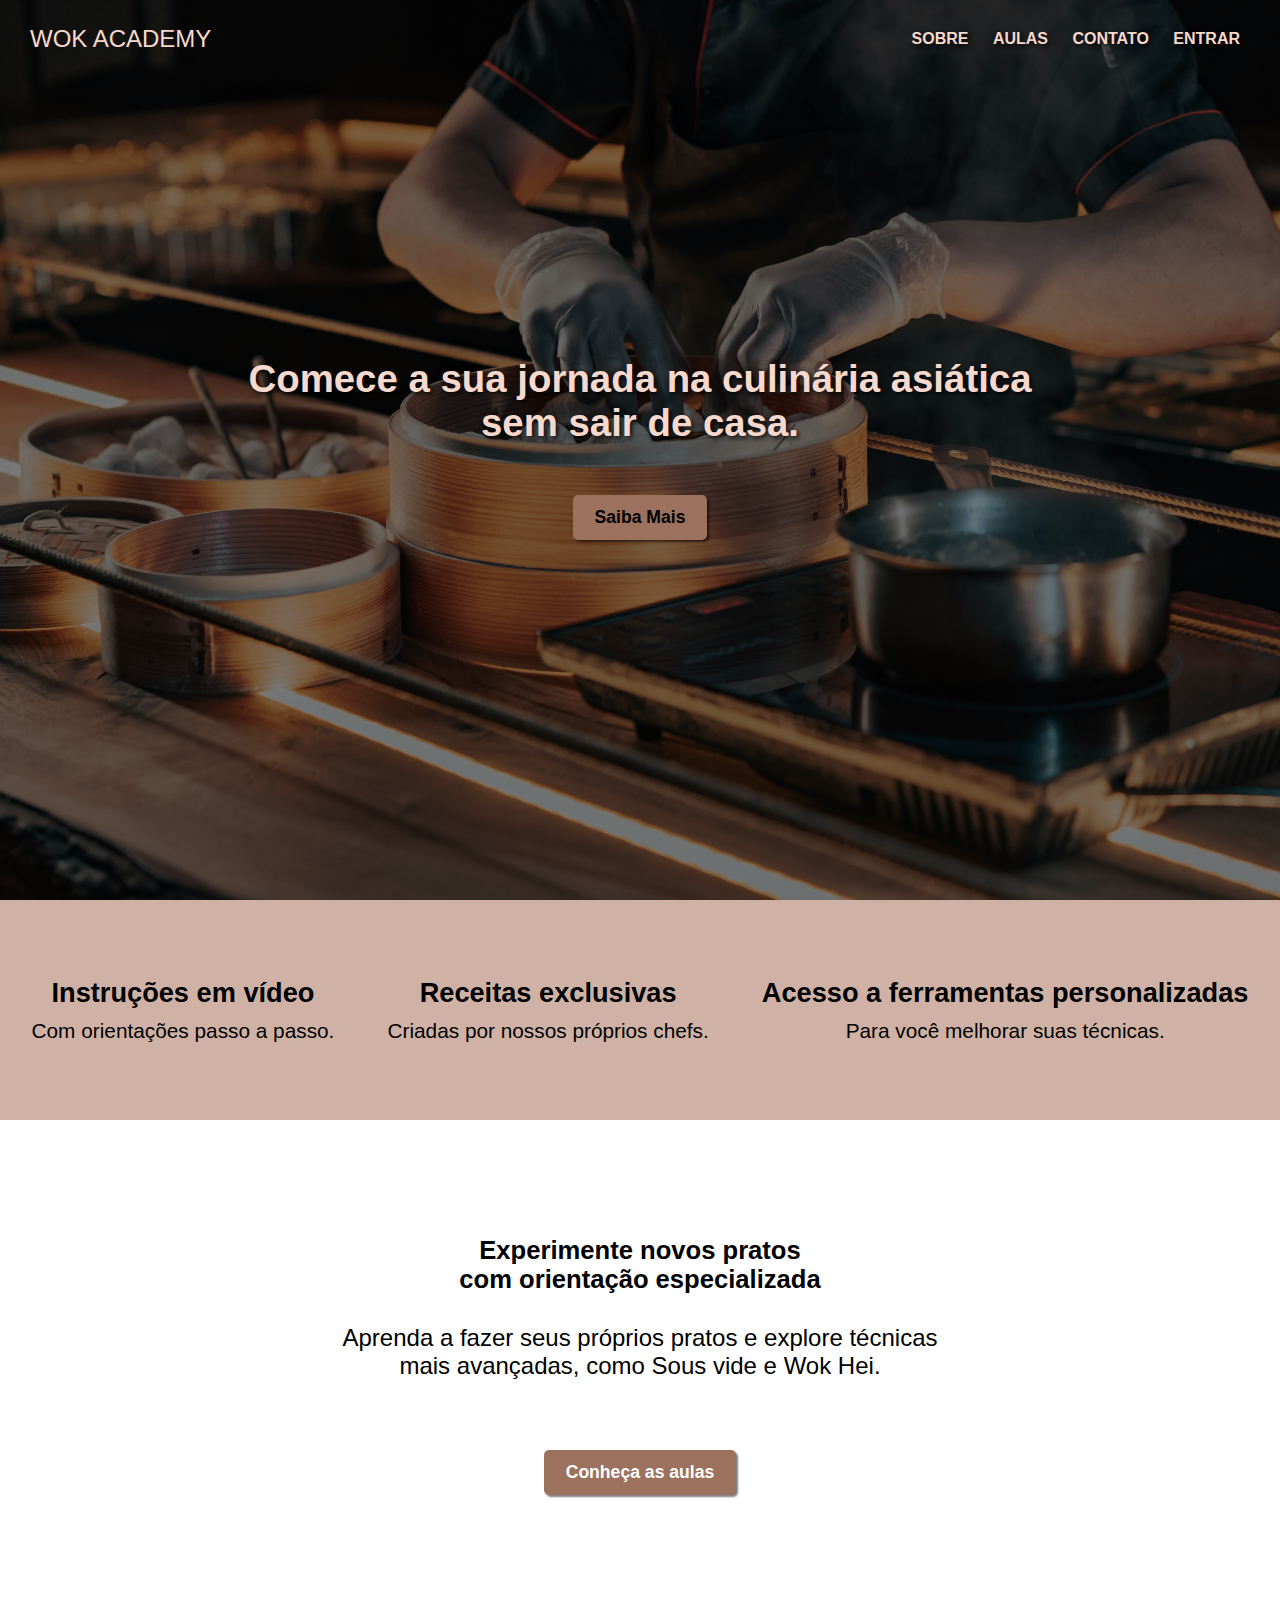
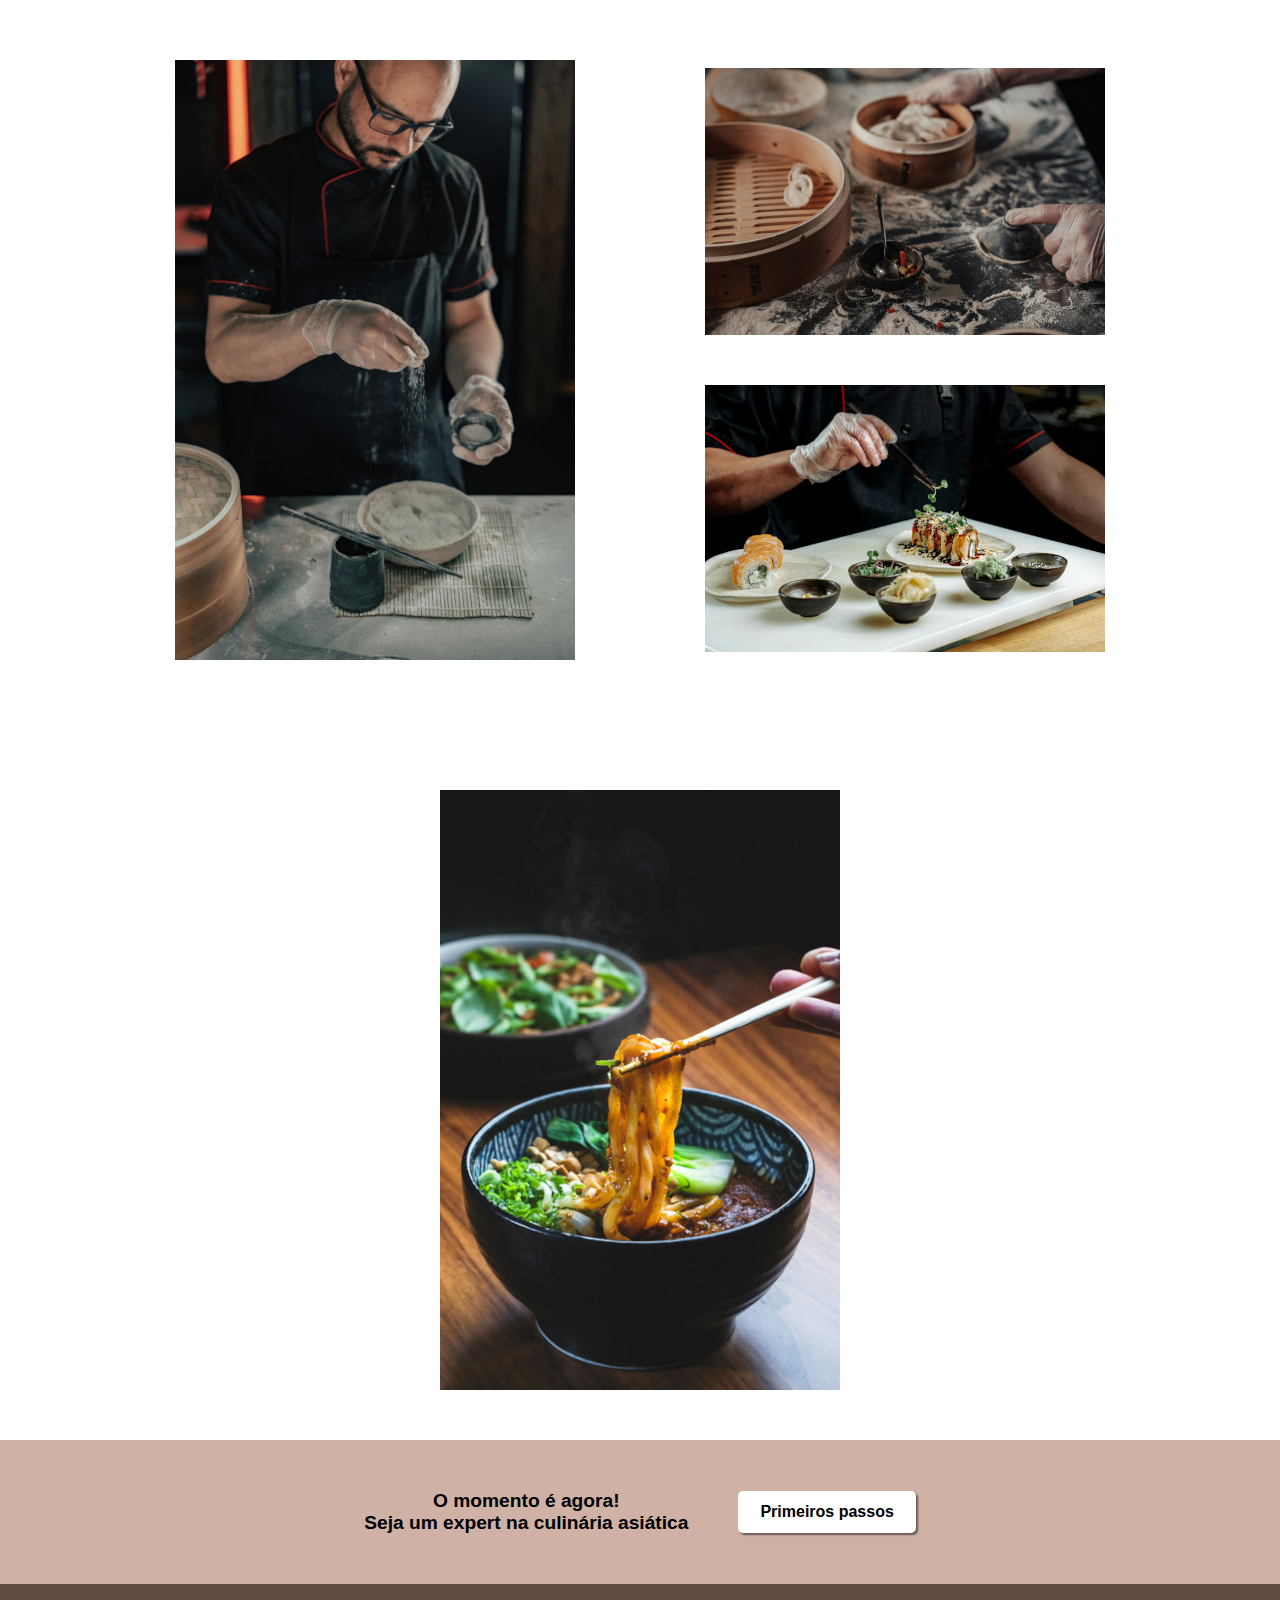
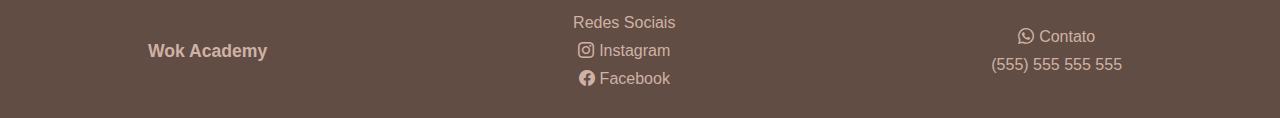
==== index.html @ 62fba89e "index na raiz do repositório" ====
<!DOCTYPE html>
<html lang="pt-pt">
<head>
    <meta charset="UTF-8">
    <meta name="viewport" content="width=device-width, initial-scale=1.0">
    <title>Wok Academy</title>
    <link href="https://cdn.jsdelivr.net/npm/bootstrap-icons/font/bootstrap-icons.css" rel="stylesheet">
    <link rel="stylesheet" href="/css/header.css">
    <link rel="stylesheet" href="/css/conteiner1.css">
    <link rel="stylesheet" href="/css/conteiner2-imgs.css">
    <link rel="stylesheet" href="/css/conteiner3.css">
    <link rel="stylesheet" href="/css/footer.css">
</head>
<body>
    <header>
        <div class="conteiner">
            <div class="titulo">WOK ACADEMY</div>
                <nav>
                    <a class="links hover-efeito" href="#">SOBRE</a>
                    <a class="links hover-efeito" href="#">AULAS</a>
                    <a class="links hover-efeito" href="#">CONTATO</a>
                    <a class="links hover-efeito" href="#">ENTRAR</a>
                </nav>
        </div>
            <div class="segtitulo">
                <h2>Comece a sua jornada na culinária asiática <br> sem sair de casa.</h2>
                <button class="saibamais hover-efeito">Saiba Mais</button>
            </div>
            
    </header>
    <main>
        <div class="conteiner1">
            <section>
                <h3 class="prop">Instruções em vídeo</h3>
                <p>Com orientações passo a passo.</p>
            </section>
            <section>
                <h3 class="prop">Receitas exclusivas</h3>
                <p>Criadas por nossos próprios chefs.</p>
            </section>
            <section>
                <h3 class="prop">Acesso a ferramentas personalizadas</h3>
                <p class="pprop">Para você melhorar suas técnicas.</p>
            </section>
        </div>
        <div class="conteiner2">
                <h3>Experimente novos pratos <br> com orientação especializada</h3>
                <p >Aprenda a fazer seus próprios pratos e explore técnicas <br> mais avançadas, como  Sous vide e Wok Hei.</p>
              <button class="hover-efeito">Conheça as aulas</button>
        </div>
        <div class="imgs">
            <!-- Coluna da esquerda -->
            <div class="coluna imgesq">
                <img src="/imagens/img1-400.jpg" alt="Imagem 1">
            </div>
        
            <!-- Coluna do meio (duas imagens empilhadas) -->
            <div class="coluna imgcentro">
                <img id="imgc" src="/imagens/img2-400.jpg" alt="Imagem 2">
                <img src="/imagens/img3-400.jpg" alt="Imagem 3">
            </div>
        
            <!-- Coluna da direita -->
            <div class="coluna imgdir">
                <img src="/imagens/img4-400.jpg" alt="Imagem 4">
            </div>
        </div>
        <div class="conteiner3">
                <section class="conteinersec">
                    <div class="paragrafo">
                        <p>O momento é agora!<br>Seja um expert na culinária asiática</p>
                    </div>
                    <div class="botao"><button class="hover-efeito">Primeiros passos</button></div>
                </section>
        </div>
    </main>
    <footer>
        <div class="conteiner-ft">

            <div class="ftlogo">
                <p>Wok Academy</p>
            </div>

            <div class="ftredes">
                Redes Sociais
                <p class="pr"><i class="bi bi-instagram"></i>Instagram<p>
                <p class="pr"><i class="bi bi-facebook"></i>Facebook</p>
            </div>
            
            <div class="ftcontato">
                <p><i class="bi bi-whatsapp"></i>Contato</p>
                <p class="pr">(555) 555 555 555</p>

            </div>
        </div>
    </footer>
</body>
</html>
---- css/header.css ----
@charset "UTF-8";

*{
    margin: 0px;
    padding: 0px;
    font-family: Verdana, Geneva, Tahoma, sans-serif;
}
/*css genérico para os hovers*/
.hover-efeito {
    cursor: pointer;
    transition: all 0.3s ease;
}

.hover-efeito:hover {
    transform: translateY(5px); 
    background-color: #f6d9cc;
}

header{
  background-image: linear-gradient(rgba(0, 0, 0, 0.5), rgba(0, 0, 0, 0.5)), url("/imagens/original-1.jpg");
  background-size: cover;
  background-position: center;
  background-repeat: no-repeat;
  width: 100%;
  height: 100vh;
  color: #f6d9cc;
}

.conteiner {
    display: flex;
    flex-flow: row wrap;
    justify-content: space-between;
    align-items: center;
    padding: 20px; 
} 

.titulo{
    font-size: 24px;
    margin-left: 10px;
}

nav {
    margin: 10px;
}

.links {
    color: #f6d9cc;
    font-weight: bold;
    text-decoration: none;
    margin: 10px; 
    text-shadow: 2px 2px 5px rgba(0, 0, 0, 0.923);
}

nav a:hover {
    background-color: transparent !important;
}

.segtitulo{
    display: flex;
    flex-flow: column;
    gap: 10px;
    align-items: center;
    justify-content:center;
    text-align:center;
    height: 80vh;
    margin: 10px; 
    
}

h2{
    text-shadow: 2px 2px 5px rgba(0, 0, 0, 0.923);
    font-size: 2.4em; 
}

.saibamais{
    margin-top: 40px;
    padding: 12px 22px;
    font-size: 1.1em;
    background-color:#9C715D;
    border: none;
    border-radius: 5px;
    box-shadow: 2px 2px 2px rgba(0, 0, 0, 0.508);
}
---- css/conteiner1.css ----
@charset "UTF-8";

.conteiner1 {
    background-color: #CFB2A5;
    display: flex;
    flex-flow: row wrap;
    justify-content: space-around;
    align-items: center;
    text-align: center;
    gap: 30px;
    padding: 20px;
    height: 20vh;
}
 .prop {
   padding-bottom: 10px;
   font-size: 1.7em;
 }

 .conteiner1 > section  p {
    font-size: 1.3em;
 }
---- css/conteiner2-imgs.css ----
@charset "UTF-8";

.conteiner2 {
    display: flex;
    flex-flow: column wrap;
    justify-content: center;
    align-items: center;
    text-align: center;
    gap: 30px;
   min-height: 50vh;
   margin: 20px;  
}

.conteiner2 h3 {
    font-size: 1.6em;
}

.conteiner2 p {
    font-size: 1.5em;
}

.conteiner2 button {
    color: white;
    margin-top: 40px;
    padding: 12px 22px;
    font-size: 1.1em;
    background-color:#9C715D;
    box-shadow: 2px 2px 2px rgba(0, 0, 0, 0.508);
}

.imgs {
    display: flex;
    flex-wrap: wrap;
    justify-content: center;
    gap: 30px;

   
}

.coluna {
    display: flex;
    flex-direction: column;
    gap: 20px;
    margin: 50px;
}

.imgcentro{
    justify-content: center;
}

#imgc{
    margin-bottom: 30px;
}
---- css/conteiner3.css ----
@charset "UTF-8";

.conteiner3 {
    background-color:#CFB2A5 ;
    display: flex;
    align-items: center;
    justify-content: center;
    padding: 20px 40px;
    min-height: 20px;
    
}
.conteinersec {
    
    padding: 30px;
    display: flex;
    gap: 50px;
    text-align: center;
}

.paragrafo {
    color: black;
    font-size: 1.2em;
    font-weight: bolder;
}

button {
    padding: 12px 22px;
    font-size: 1em;
    font-weight: bolder;
    background-color:white;
    border: none;
    border-radius: 5px;
    box-shadow: 2px 2px 2px rgba(0, 0, 0, 0.508);
}

.botao{
    display: flex;
    align-items: center;
}
---- css/footer.css ----
@charset "UTF-8";

footer{
    background-color:#614d44 ;
}
.conteiner-ft {
    display: flex;
    justify-content: space-around;
    align-items: center;
    text-align: center;
    padding: 20px 0;
    color:#CFB2A5;
   
}

.ftlogo{
    font-size: 1.1em;
    font-weight: bolder;
}

.ftredes, .ftcontato {
    display: flex;
    flex-direction: column;
    font-size: 1em;
    padding: 10px;
}

.pr{
    padding-top: 10px;
}

.ftredes i {
    margin-right: 5px;
}

.ftcontato i {
    margin-right: 5px;
}
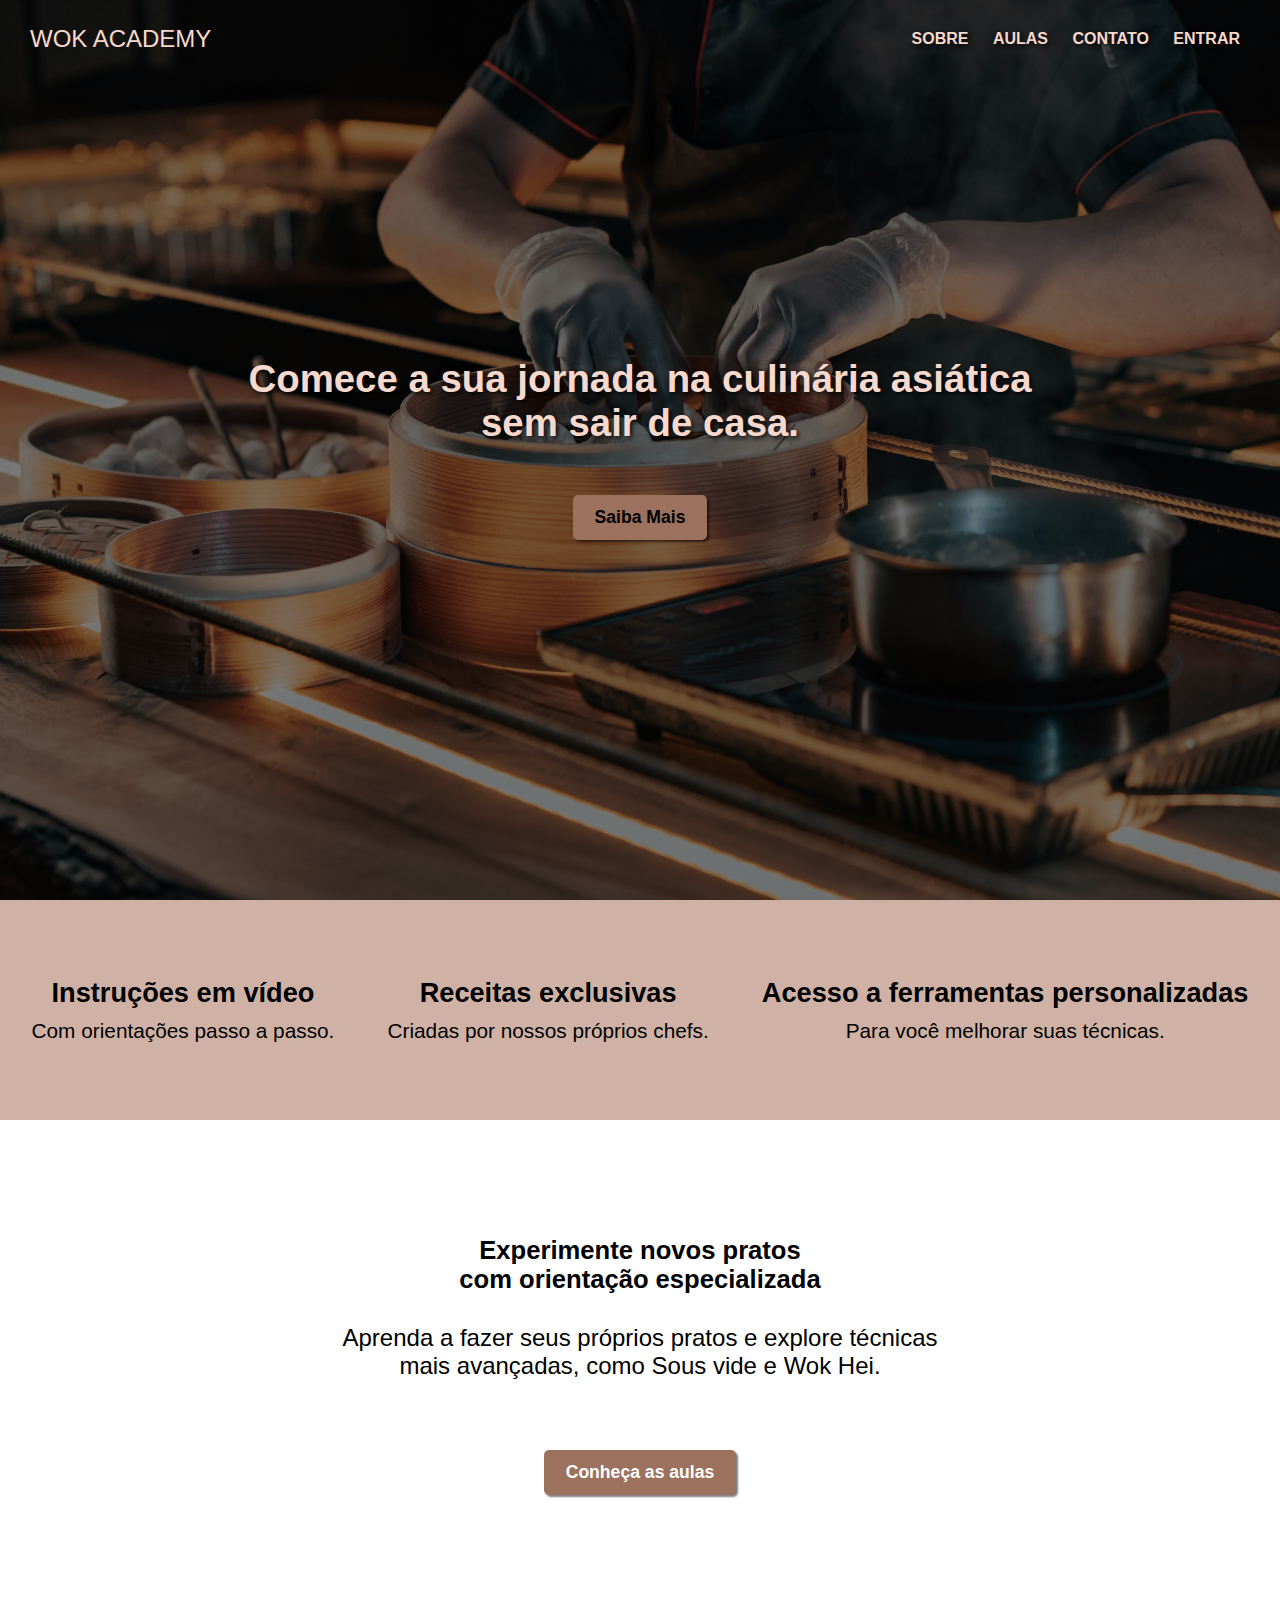
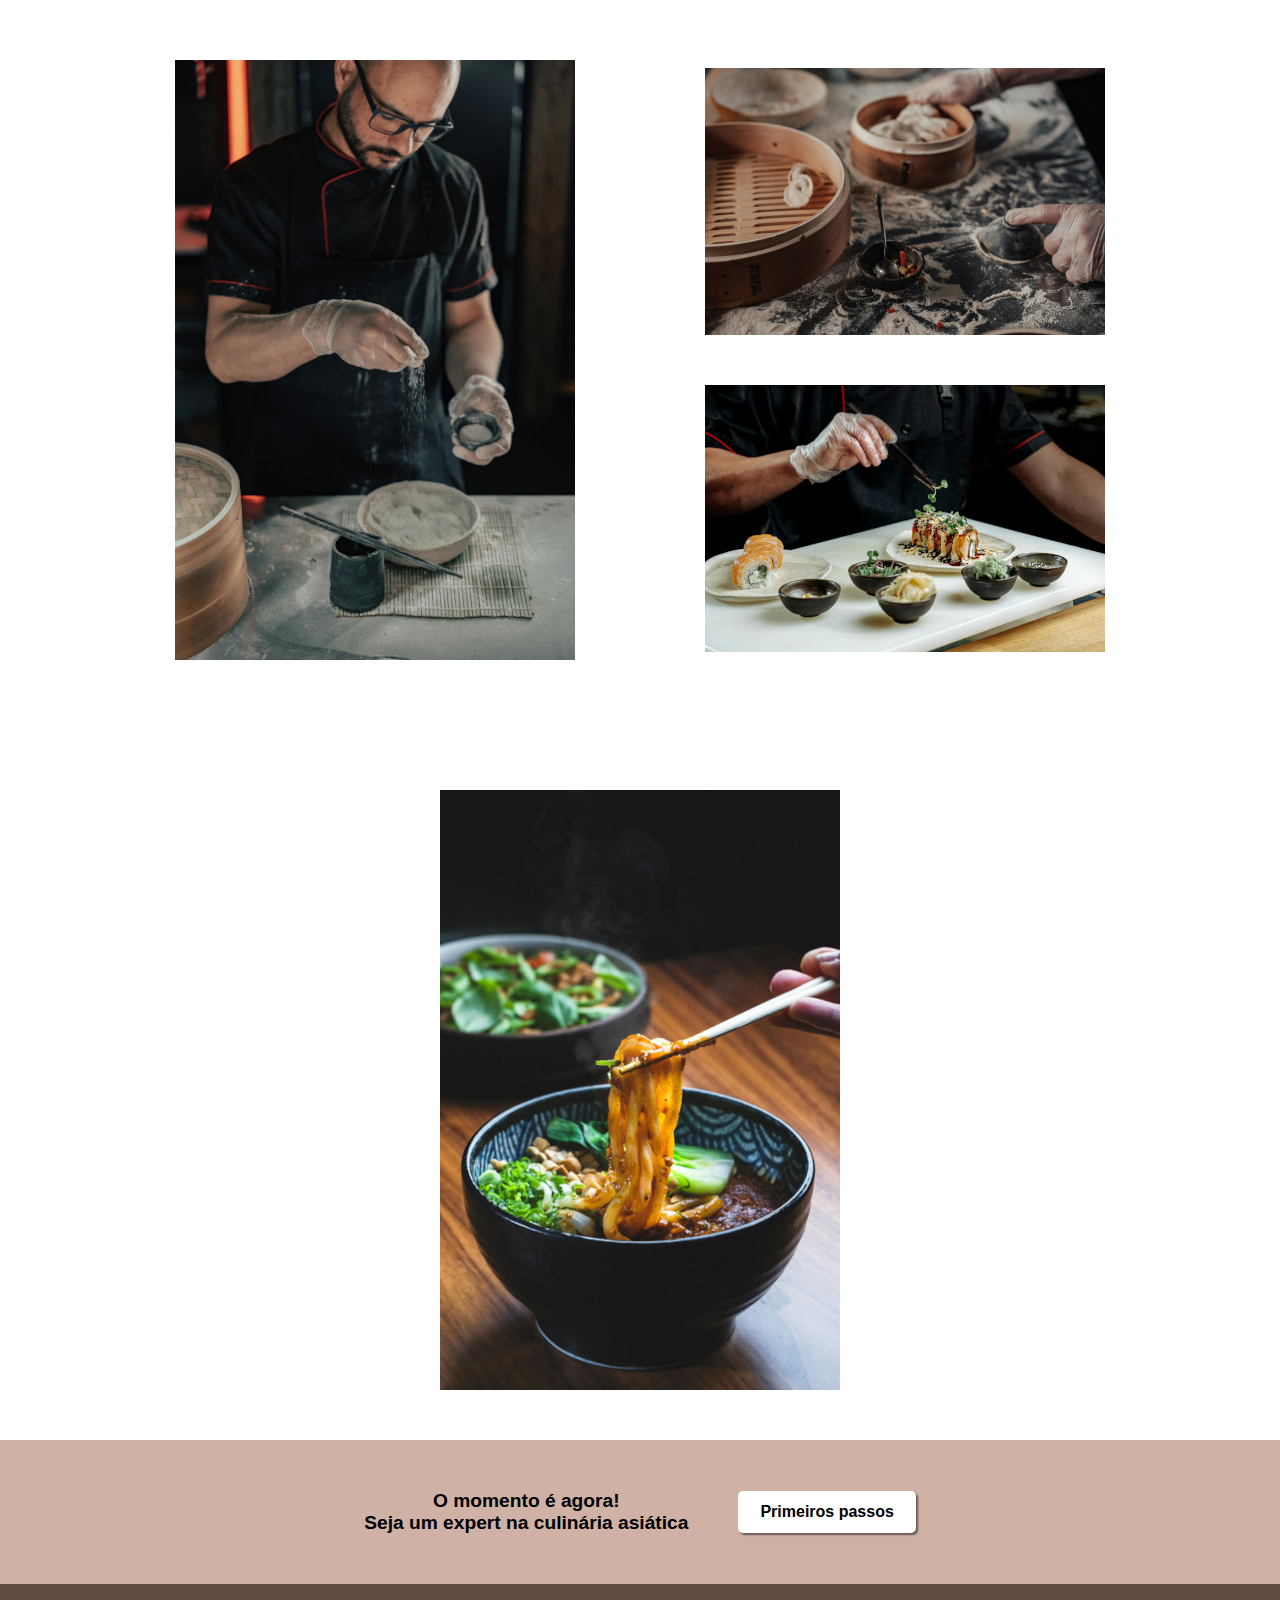
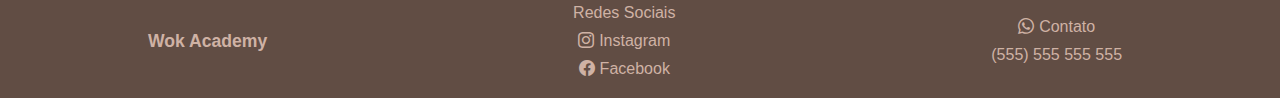
==== commit 5998732f: "modificações img" ====
--- a/index.html
+++ b/index.html
@@ -5,11 +5,11 @@
     <meta name="viewport" content="width=device-width, initial-scale=1.0">
     <title>Wok Academy</title>
     <link href="https://cdn.jsdelivr.net/npm/bootstrap-icons/font/bootstrap-icons.css" rel="stylesheet">
-    <link rel="stylesheet" href="/css/header.css">
-    <link rel="stylesheet" href="/css/conteiner1.css">
-    <link rel="stylesheet" href="/css/conteiner2-imgs.css">
-    <link rel="stylesheet" href="/css/conteiner3.css">
-    <link rel="stylesheet" href="/css/footer.css">
+    <link rel="stylesheet" href="css/header.css">
+    <link rel="stylesheet" href="css/conteiner1.css">
+    <link rel="stylesheet" href="css/conteiner2-imgs.css">
+    <link rel="stylesheet" href="css/conteiner3.css">
+    <link rel="stylesheet" href="css/footer.css">
 </head>
 <body>
     <header>
@@ -51,18 +51,18 @@
         <div class="imgs">
             <!-- Coluna da esquerda -->
             <div class="coluna imgesq">
-                <img src="/imagens/img1-400.jpg" alt="Imagem 1">
+                <img src="./imagens/img1-400.jpg" alt="Imagem 1">
             </div>
         
             <!-- Coluna do meio (duas imagens empilhadas) -->
             <div class="coluna imgcentro">
-                <img id="imgc" src="/imagens/img2-400.jpg" alt="Imagem 2">
-                <img src="/imagens/img3-400.jpg" alt="Imagem 3">
+                <img id="imgc" src="./imagens/img2-400.jpg" alt="Imagem 2">
+                <img src="./imagens/img3-400.jpg" alt="Imagem 3">
             </div>
         
             <!-- Coluna da direita -->
             <div class="coluna imgdir">
-                <img src="/imagens/img4-400.jpg" alt="Imagem 4">
+                <img src="./imagens/img4-400.jpg" alt="Imagem 4">
             </div>
         </div>
         <div class="conteiner3">
--- a/css/footer.css
+++ b/css/footer.css
@@ -8,7 +8,7 @@
     justify-content: space-around;
     align-items: center;
     text-align: center;
-    padding: 20px 0;
+    padding: 10px 0;
     color:#CFB2A5;
    
 }
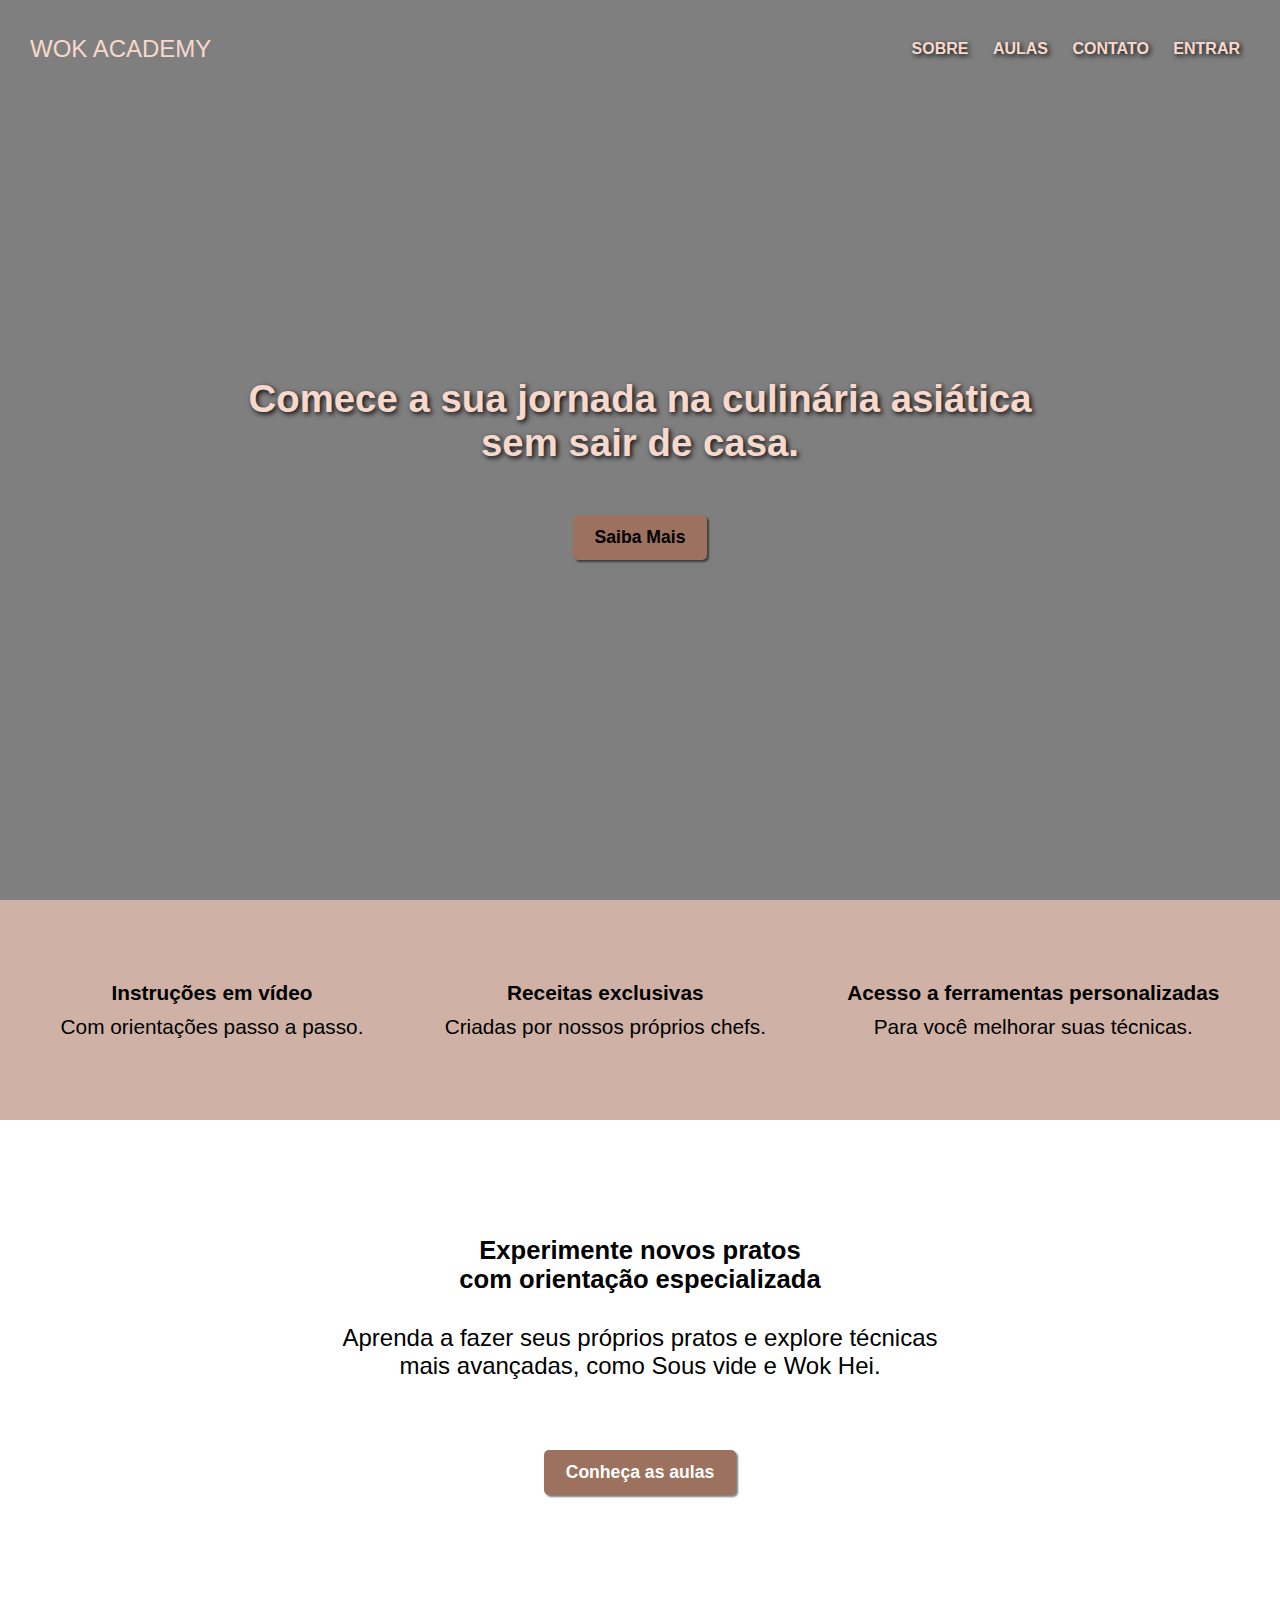
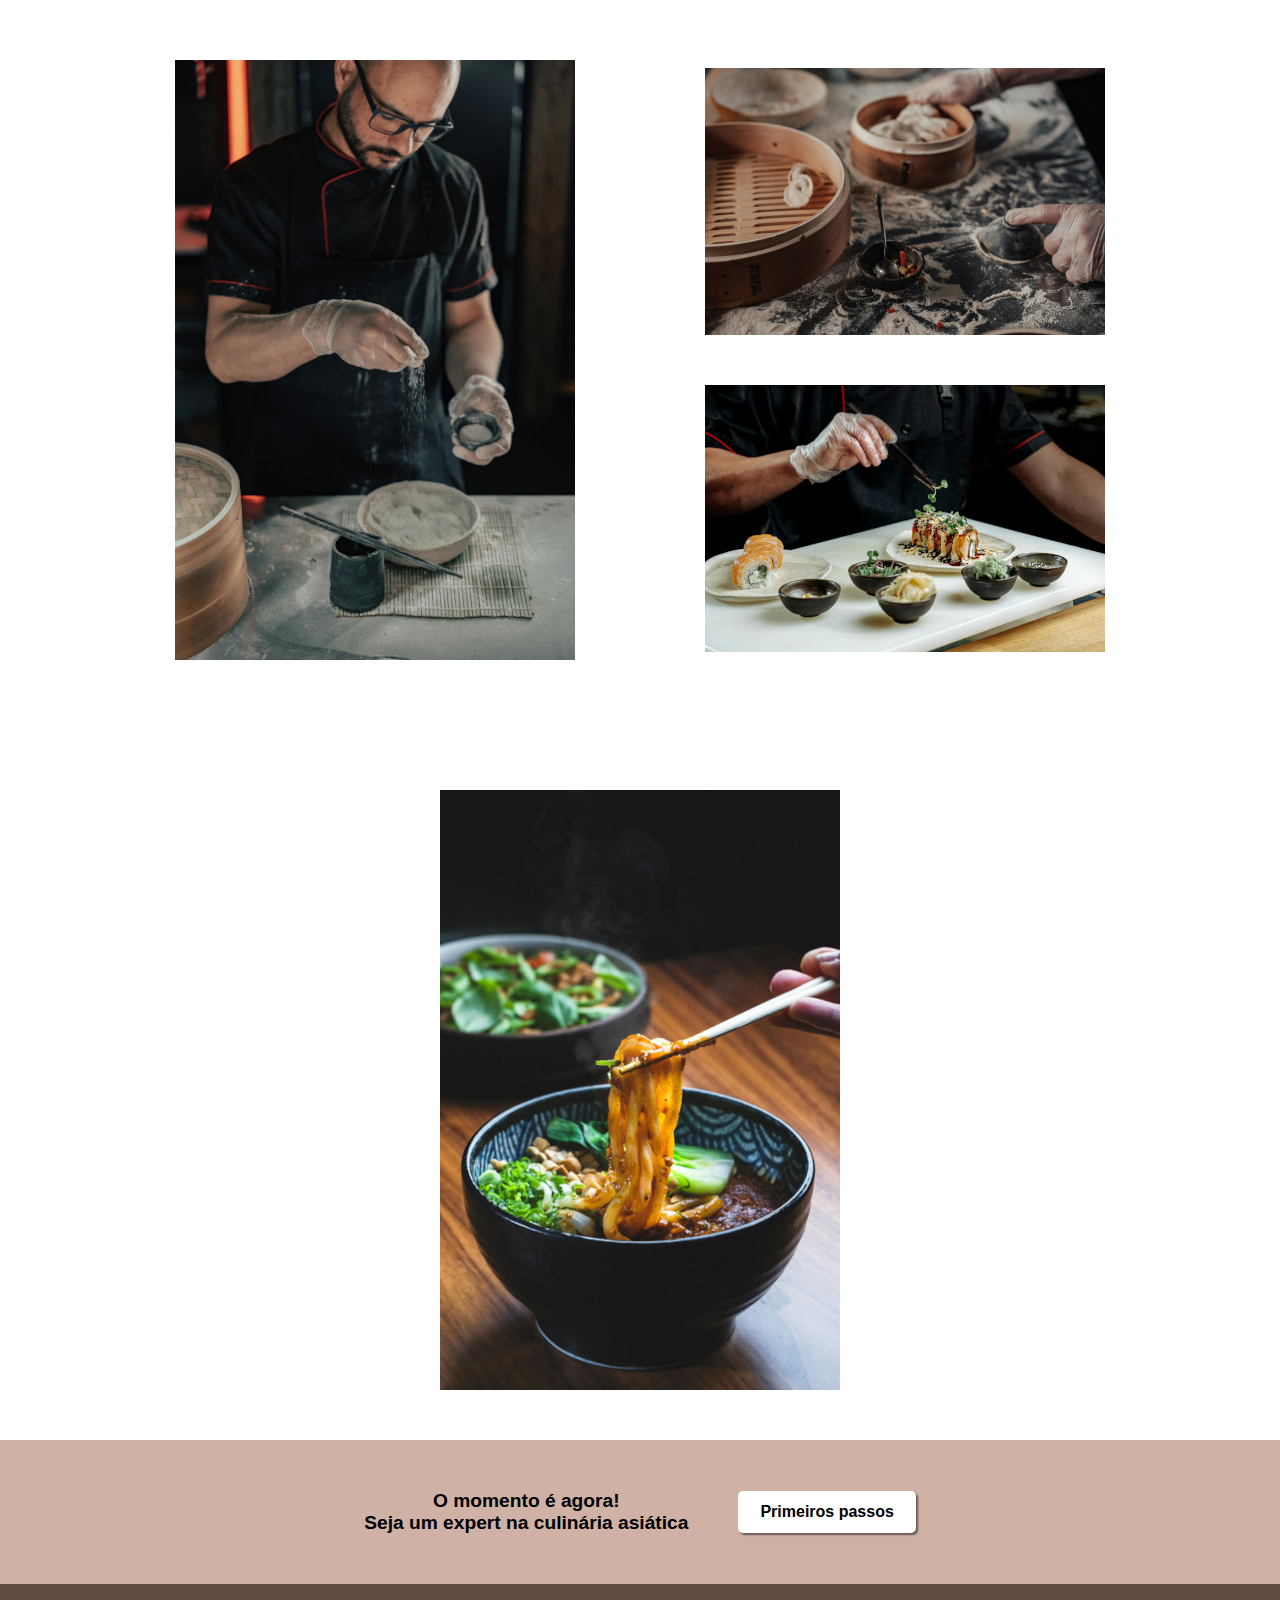
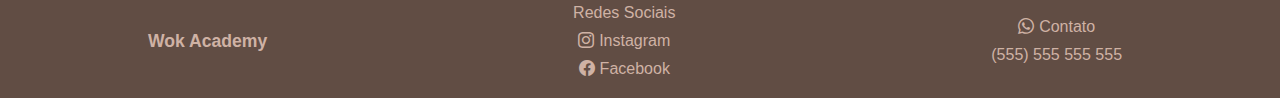
==== commit 03683792: "ajuste css" ====
--- a/index.html
+++ b/index.html
@@ -51,18 +51,18 @@
         <div class="imgs">
             <!-- Coluna da esquerda -->
             <div class="coluna imgesq">
-                <img src="./imagens/img1-400.jpg" alt="Imagem 1">
+                <img src="imagens/img1-400.jpg" alt="Imagem 1">
             </div>
         
             <!-- Coluna do meio (duas imagens empilhadas) -->
             <div class="coluna imgcentro">
-                <img id="imgc" src="./imagens/img2-400.jpg" alt="Imagem 2">
-                <img src="./imagens/img3-400.jpg" alt="Imagem 3">
+                <img id="imgc" src="imagens/img2-400.jpg" alt="Imagem 2">
+                <img src="imagens/img3-400.jpg" alt="Imagem 3">
             </div>
         
             <!-- Coluna da direita -->
             <div class="coluna imgdir">
-                <img src="./imagens/img4-400.jpg" alt="Imagem 4">
+                <img src="imagens/img4-400.jpg" alt="Imagem 4">
             </div>
         </div>
         <div class="conteiner3">
--- a/css/header.css
+++ b/css/header.css
@@ -17,7 +17,7 @@
 }
 
 header{
-  background-image: linear-gradient(rgba(0, 0, 0, 0.5), rgba(0, 0, 0, 0.5)), url("/imagens/original-1.jpg");
+  background-image: linear-gradient(rgba(0, 0, 0, 0.5), rgba(0, 0, 0, 0.5)), url("imagens/original-1.jpg");
   background-size: cover;
   background-position: center;
   background-repeat: no-repeat;
@@ -44,12 +44,14 @@
 }
 
 .links {
+    display: inline-block;
     color: #f6d9cc;
     font-weight: bold;
     text-decoration: none;
     margin: 10px; 
     text-shadow: 2px 2px 5px rgba(0, 0, 0, 0.923);
 }
+
 
 nav a:hover {
     background-color: transparent !important;
--- a/css/conteiner1.css
+++ b/css/conteiner1.css
@@ -7,13 +7,12 @@
     justify-content: space-around;
     align-items: center;
     text-align: center;
-    gap: 30px;
     padding: 20px;
     height: 20vh;
 }
  .prop {
    padding-bottom: 10px;
-   font-size: 1.7em;
+   font-size: 1.3em;
  }
 
  .conteiner1 > section  p {
